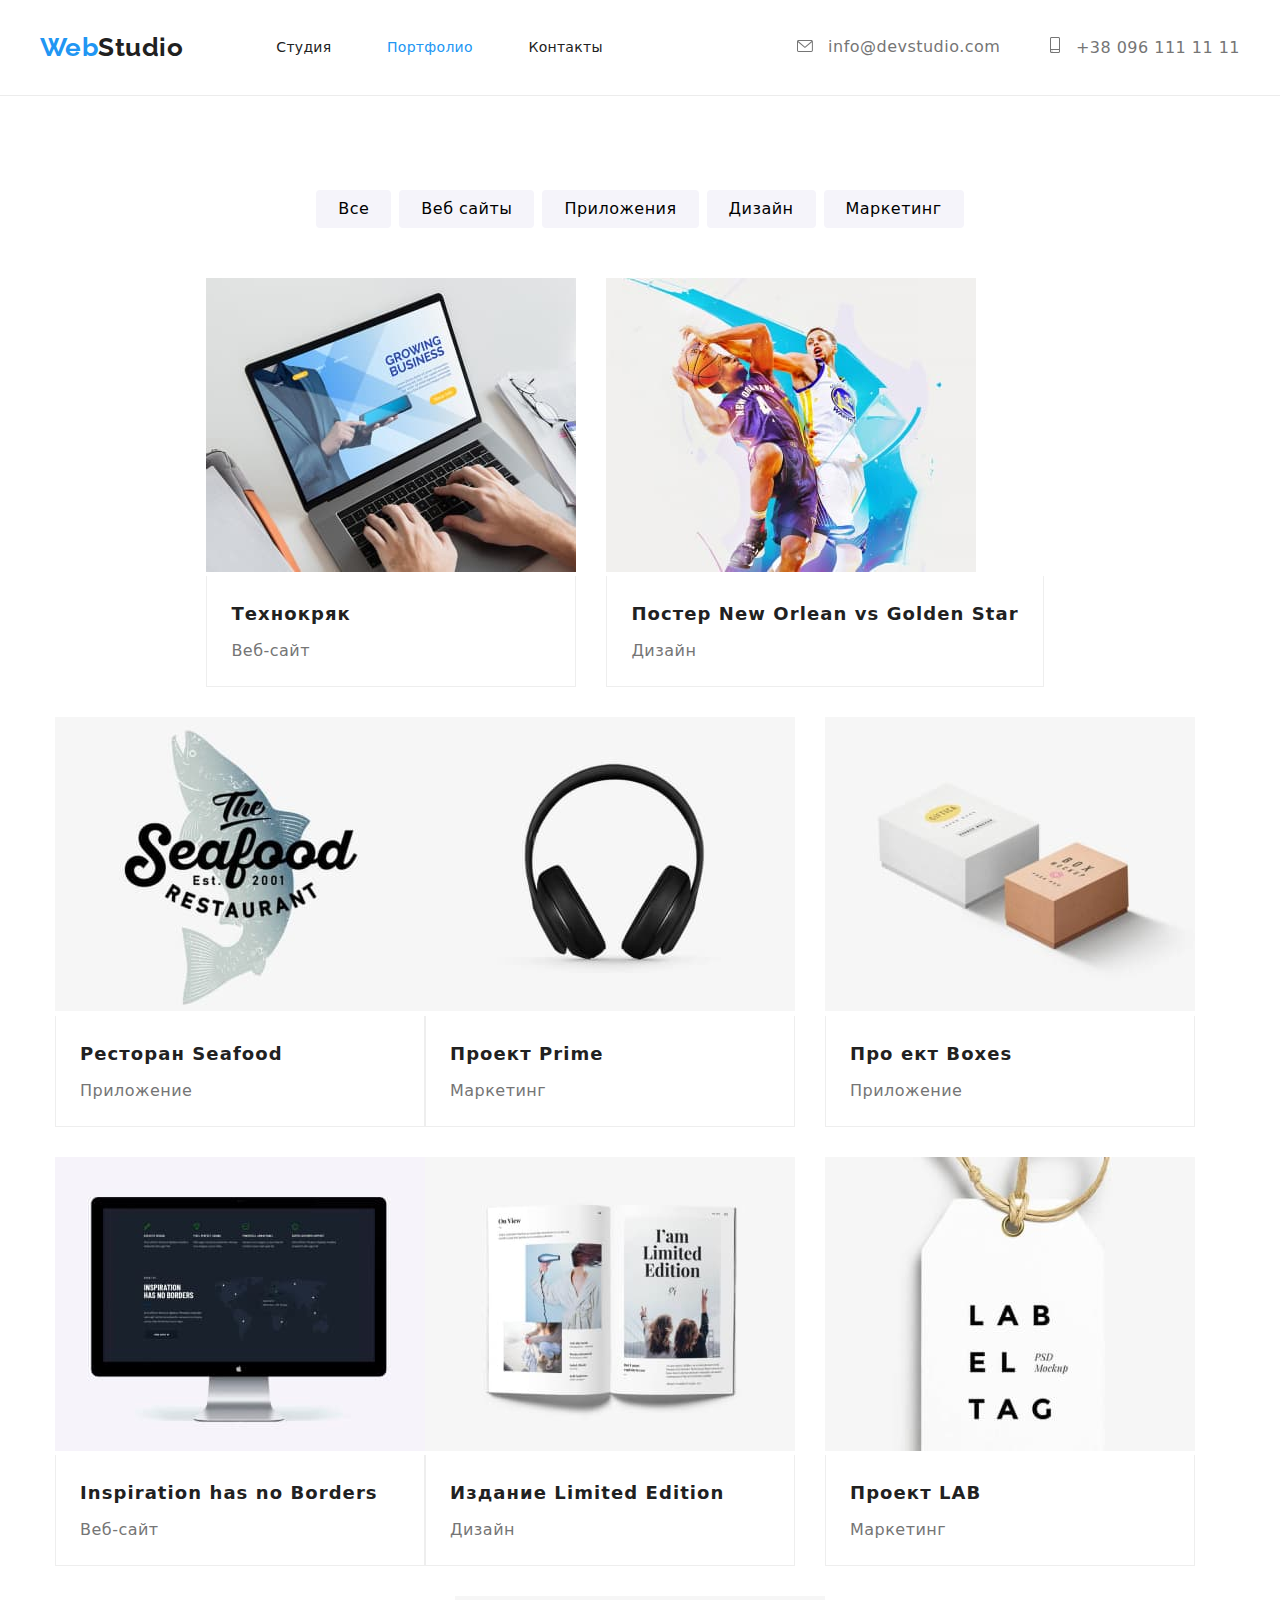
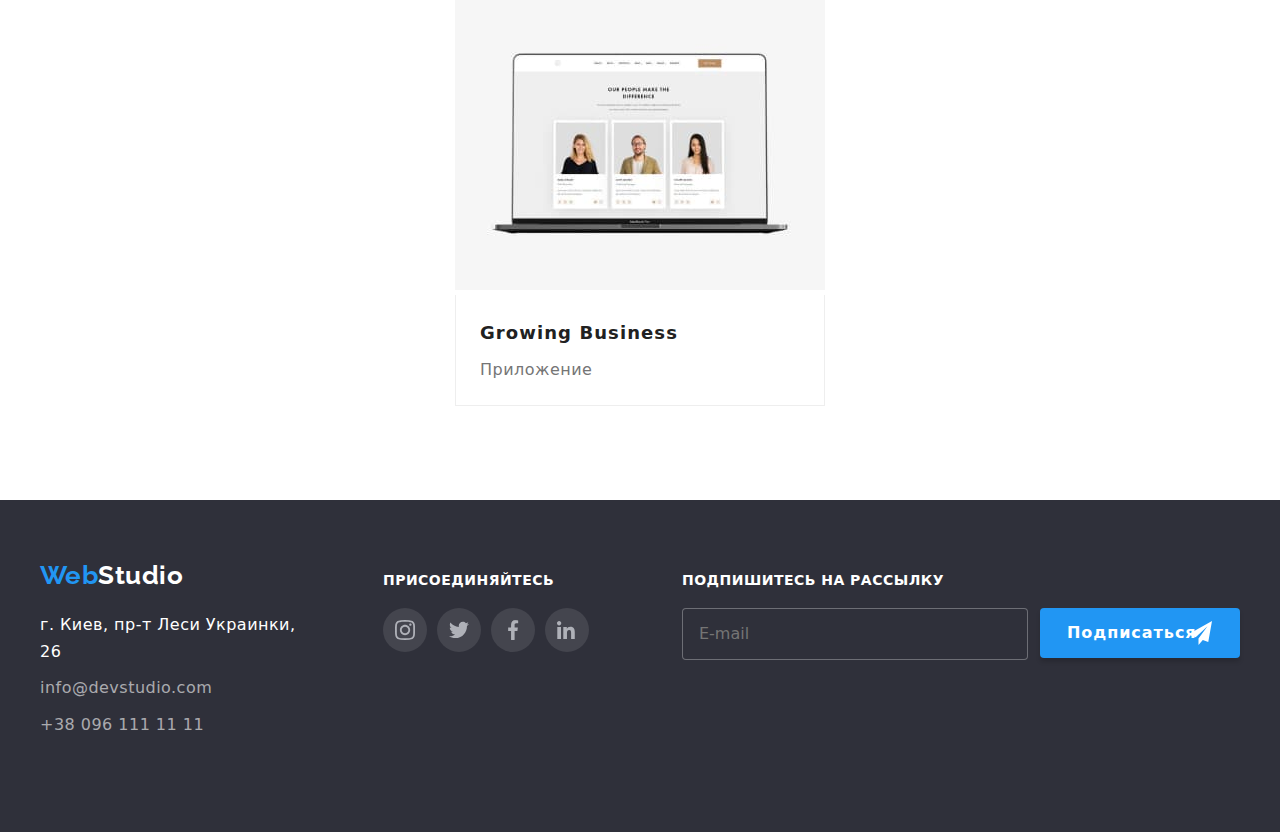
==== portfolio.html @ 5c9afa83 "f1" ====
<!DOCTYPE html>
<html lang="ru">
<head>
    <meta charset="UTF-8">
    <meta http-equiv="X-UA-Compatible" content="IE=edge">
    <meta name="viewport" content="width=device-width, initial-scale=1.0">
    <title>portfolio</title>
    <link href="https://fonts.googleapis.com/css2?family=Raleway:wght@700&family=Roboto:wght@400;500;700;900&display=swap" rel="stylesheet">
    <link rel="stylesheet" href="./css/modern-normalize.css">
    <link rel="stylesheet" href="./css/main.min.css">
</head>
<body>
<header class="header">
    <div class="container">
        <!-- logo -->
        <div class="header-menu">
            <a class='logo' href="./index.html">
                <span class="logo__span">Web</span>Studio</a>
            <!-- navigation -->
            <ul class="header-menu__navigation">
                <li class="header-menu__navigation-item"><a class="link active"
                        href="./index.html">Студия</a></li>
                <li class="header-menu__navigation-item header-menu__navigation-item--active"><a class="link portfolio" href="./portfolio.html">Портфолио</a>
                </li>
                <li class="header-menu__navigation-item"><a class="link cts" href="">Контакты</a></li>
            </ul>
            <!-- email-phone -->
            <ul class="header-menu__contacts">
                <li class="header-menu__contacts-item">
                    <a class="header-menu__email" href="mailto:info@devstudio.com">
                        <svg class="header-menu__icon-email">
                            <use href="./images/symbol-defs.svg#icon-envelope"></use>
                        </svg>
                        info@devstudio.com
                    </a>
                </li>
                <li class="header-menu__contacts-item"">
                            <a class=" header-menu__phone" href="tel:+380961111111">
                    <svg class="header-menu__icon-phone">
                        <use href="./images/symbol-defs.svg#icon-smartphone"></use>
                    </svg>
                    +38 096 111 11 11
                    </a>
                </li>
            </ul>
        </div>
    </div>
</header>
    <main>
        <!-- портфолио -->
        <section class="section">
            <div class="container">
                <!-- филтр -->
                <h1 class="visually-hidden">Portfolio</h1>
                    <ul class="filter">
                        <li class="filter__item">
                            <button  class="filter-button" type="button">Все</button>
                        </li>
                        <li class="filter__item">
                            <button class="filter-button" type="button">Веб сайты</button>
                        </li>
                        <li class="filter__item">
                            <button  class="filter-button" type="button">Приложения</button>
                        </li>
                        <li class="filter__item">
                            <button  class="filter-button" type="button">Дизайн</button>
                        </li>
                        <li class="filter__item">
                            <button  class="filter-button" type="button">Маркетинг</button>
                        </li>
                    </ul>
                    <!-- фото работ и подпись -->
                    <ul class="projects">
                        <li class="projects__item">
                            <a href="" class="projects__link">
                                <div class="projects__image-overlay">
                                    <img class="projects__image" src="./images/laptop.jpg" alt="картинка ноутбука" width="370">
                                    <p class="projects__describe">Технокряк это современная площадка распространения коронавируса. Компании используют эту
                                        платформу для цифрового
                                        шпионажа и атак на защищённые сервера конкурентов.</p>
                                </div>
                                <div class="projects__capture">
                                    <h3 class="projects__name">Технокряк</h3>
                                    <p class="projects__kind">Веб-сайт</p>
                                </div>
                            </a>
                        </li>
                        <li class="projects__item">
                            <a href="" class="projects__link">
                                <div class=projects__image-overlay>
                                <img class="projects__image" src="./images/sportsmen.jpg" alt="спортсмены" width="370">
                                    <p class="projects__describe">Технокряк это современная площадка распространения коронавируса. Компании используют эту
                                        платформу для цифрового
                                        шпионажа и атак на защищённые сервера конкурентов.</p>
                                </div>
                                <div class="projects__capture">
                                    <h3 class="projects__name">Постер New Orlean vs Golden Star</h3>
                                    <p class="projects__kind">Дизайн</p>
                                </div>
                            </a>
                        </li>
                        <li class="projects__item">
                            <a href="" class="projects__link">
                                <div class=projects__image-overlay>
                                    <img class="projects__image" src="./images/seafood.jpg" alt="ресторан сифуд" width="370">
                                    <p class="projects__describe">Технокряк это современная площадка распространения коронавируса. Компании используют эту
                                        платформу для цифрового
                                        шпионажа и атак на защищённые сервера конкурентов.</p>
                                </div>
                                <div class="projects__capture">
                                    <h3 class="projects__name">Ресторан Seafood</h3>
                                    <p class="projects__kind">Приложение</p>
                                </div>
                            </a>
                        </li>
                        <li class="projects__item">
                            <a href="" class="projects__link">
                                <div class=projects__image-overlay>
                                    <img class="projects__image" src="./images/headphones.jpg" alt="наушники" width="370">
                                    <p class="projects__describe">Технокряк это современная площадка распространения коронавируса. Компании используют эту
                                        платформу для цифрового
                                        шпионажа и атак на защищённые сервера конкурентов.</p>
                                </div>
                                
                                <div class="projects__capture">
                                    <h3 class="projects__name">Проект Prime</h3>
                                    <p class="projects__kind">Маркетинг</p>
                                </div>
                            </a>
                        </li>
                        <li class="projects__item">
                            <a href="" class="projects__link">
                                <div class=projects__image-overlay>
                                    <img class="projects__image" src="./images/boxes.jpg" alt="две коробки" width="370">
                                    <p class="projects__describe">Технокряк это современная площадка распространения коронавируса. Компании используют эту
                                        платформу для цифрового
                                        шпионажа и атак на защищённые сервера конкурентов.</p>
                                </div>
                                <div class="projects__capture">
                                    <h3 class="projects__name">Про ект Boxes</h3>
                                    <p class="projects__kind">Приложение</p>
                                </div>
                            </a>
                        </li>
                        <li class="projects__item">
                            <a href="" class="projects__link">
                                <div class=projects__image-overlay>
                                    <img class="projects__image" src="./images/monitor.jpg" alt="монитор" width="370">
                                    <p class="projects__describe">Технокряк это современная площадка распространения коронавируса. Компании используют эту
                                        платформу для цифрового
                                        шпионажа и атак на защищённые сервера конкурентов.</p>
                                </div>
                                <div class="projects__capture">
                                    <h3 class="projects__name" lang="en">Inspiration has no Borders</h3>
                                    <p class="projects__kind">Веб-сайт</p>
                                </div>
                            </a>
                        </li>
                        <li class="projects__item">
                            <a href="" class="projects__link">
                                <div class=projects__image-overlay>
                                    <img class="projects__image" src="./images/book.jpg" alt="книга" width="370">
                                    <p class="projects__describe">Технокряк это современная площадка распространения коронавируса. Компании используют эту
                                        платформу для цифрового
                                        шпионажа и атак на защищённые сервера конкурентов.</p>
                                </div>
                                
                                <div class="projects__capture">
                                    <h3 class="projects__name">Издание Limited Edition</h3>
                                    <p class="projects__kind">Дизайн</p>
                                </div>
                            </a>
                        </li>
                        <li class="projects__item">
                            <a href="" class="projects__link">
                                <div class=projects__image-overlay>
                                    <img class="projects__image" src="./images/labtag.jpg" alt="лейба лаб эль тег" width="370">
                                    <p class="projects__describe">Технокряк это современная площадка распространения коронавируса. Компании используют эту
                                        платформу для цифрового
                                        шпионажа и атак на защищённые сервера конкурентов.</p>
                                </div>
                                
                                <div class="projects__capture">
                                    <h3 class="projects__name">Проект LAB</h3>
                                    <p class="projects__kind">Маркетинг</p>
                                </div>
                            </a>
                        </li>
                        <li class="projects__item">
                            <a href="" class="projects__link">
                                <div class=projects__image-overlay>
                                    <img class="projects__image" src="./images/laptophands.jpg" alt="человек работаетна ноутбуке" width="370">
                                    <p class="projects__describe">Технокряк это современная площадка распространения коронавируса. Компании используют эту
                                        платформу для цифрового
                                        шпионажа и атак на защищённые сервера конкурентов.</p>
                                </div>
                                
                                <div class="projects__capture">
                                    <h3 class="projects__name">Growing Business</h3>
                                    <p class="projects__kind">Приложение</p>
                                </div>
                            </a>
                        </li>
                    </ul>
            </div>
        </section>
    </main>

        <!--подвал -->
<footer>
    <section class="section footer">
        <div class="container">
            <div class="footer-content">
                <div class="footer-content__adress-logo">
                    <a class="logo footer__logo" href="./index.html">
                        <span class="logo__span">Web</span>Studio</a>
                    <address>
                        <ul class="footer-content__adress">
                            <li>
                                <p class="footer-content__adress-geo">г. Киев, пр-т Леси Украинки, 26</p>
                            </li>
                            <li><a class="footer-content__mail" href="mailto:info@devstudio.com">info@devstudio.com</a>
                            </li>
                            <li> <a class="footer-content__phone" href="tel:+380961111111">+38 096 111 11 11</a></li>
                        </ul>
                    </address>
                </div>
                <div class="footer-conten__media">
                    <h3 class="footer-conten__media-title">присоединяйтесь</h3>
                    <ul class="footer-content__social-media">
                        <li class="social-link footer__social-link">
                            <a href="https://www.instagram.com/" class="social-link__ln">
                                <svg class='social-link__icon'>
                                    <use href="./images/symbol-defs.svg#icon-instagram"></use>
                                </svg>
                            </a>
                        </li>
                        <li class="social-link footer__social-link">
                            <a href="https://twitter.com" class="social-link__ln">
                                <svg class='social-link__icon'>
                                    <use href="./images/symbol-defs.svg#icon-twitter"></use>
                                </svg>
                            </a>
                        </li>
                        <li class="social-link footer__social-link">
                            <a href="https://www.facebook.com/" class="social-link__ln">
                                <svg class='social-link__icon'>
                                    <use href="./images/symbol-defs.svg#icon-facebook-1"></use>
                                </svg>
                            </a>
                        </li>
                        <li class="social-link footer__social-link">
                            <a href="https://www.linkedin.com" class="social-link__ln">
                                <svg class='social-link__icon'>
                                    <use href="./images/symbol-defs.svg#icon-linkedin"></use>
                                </svg>
                            </a>
                        </li>
                    </ul>
                </div>
                <form action="#"></form>
                <div class="footer-conten__subscribe-section">
                    <label for="subscribe" class="footer-content__subscribe-label">Подпишитесь на рассылку</label>
                    <input type="email" name="email" id="subscribe" placeholder="E-mail"
                        class="footer-content__subscribe-email">
                </div>

                <div class="footer-content__submit-button">
                    <button type="submit" class="subscribe btn">
                        <span class="name-btn">Подписаться</span>

                        <svg class="icon-send-btn" width="24" height="24">
                            <use href="./images/symbol-defs.svg#icon-icon-send-1"></use>
                        </svg>
                    </button>
                </div>
                </form>

            </div>

        </div>

    </section>
</footer>
</body>
</html>
---- css/main.min.css ----
*,*::before,*::after{box-sizing:border-box;margin:0px;padding:0px}body{letter-spacing:00.03em;font-family:var(--font-family);color:var(--font-heading-color)}li{list-style:none}a{text-decoration:none;display:block;color:inherit}button{cursor:pointer}input{cursor:pointer}/*! modern-normalize v1.1.0 | MIT License | https://github.com/sindresorhus/modern-normalize */*,::before,::after{box-sizing:border-box}.image{display:block}html{line-height:1.15;-webkit-text-size-adjust:100%;-moz-tab-size:4;tab-size:4}body{margin:0;font-family:system-ui,-apple-system,"Segoe UI",Roboto,Helvetica,Arial,sans-serif,"Apple Color Emoji","Segoe UI Emoji"}hr{height:0;color:inherit}abbr[title]{text-decoration:underline dotted}b,strong{font-weight:bolder}code,kbd,samp,pre{font-family:ui-monospace, SFMono-Regular, Consolas, "Liberation Mono", Menlo, monospace;font-size:1em}small{font-size:80%}sub,sup{font-size:75%;line-height:0;position:relative;vertical-align:baseline}sub{bottom:-0.25em}sup{top:-0.5em}table{text-indent:0;border-color:inherit}button,input,optgroup,select,textarea{font-family:inherit;font-size:100%;line-height:1.15;margin:0}button,select{text-transform:none}button,[type="button"],[type="reset"],[type="submit"]{-webkit-appearance:button}::-moz-focus-inner{border-style:none;padding:0}:-moz-focusring{outline:1px dotted ButtonText}:-moz-ui-invalid{box-shadow:none}legend{padding:0}progress{vertical-align:baseline}::-webkit-inner-spin-button,::-webkit-outer-spin-button{height:auto}[type="search"]{-webkit-appearance:textfield;outline-offset:-2px}::-webkit-search-decoration{-webkit-appearance:none}::-webkit-file-upload-button{-webkit-appearance:button;font:inherit}summary{display:list-item}:root{--font-heading-color: #212121;--font-description-color: hsl(0, 0%, 46%);--font-heading-color: #212121;--accent-color: #ffffff;--hover-link-color: #2196f3;--background-basic: #e5e5e5;--background-team-color: #f5f4fa;--background-footer-color: #2f303a;--font-family: "Roboto", sans-serif;--font-size-header-footer-features: 14px;--font-size-command: 16px;--hover-web-color: #2196f3}.visually-hidden{position:absolute;white-space:nowrap;width:1px;height:1px;overflow:hidden;border:0;padding:0;clip:rect(0 0 0 0);clip-path:inset(50%);margin:-1px}.is-hidden{visibility:hidden;opacity:0;pointer-events:none}.is-hidden .modal.window{transform:translate(-50%, -50%) scale(0.9)}.zero-padding{padding:0}.section{padding:94px 0}.section-title{font-size:36px;line-height:1.17}.container{width:1200px;margin-left:auto;margin-right:auto}.logo{display:block;margin-right:93px;padding:32px 0 32px;font-family:Raleway;font-weight:700;font-size:26px;line-height:1.19;color:var(--font-heading-color)}.logo:focus,.logo:hover{color:var(--hover-link-color)}.logo__span{color:var(--hover-link-color)}.footer__logo{margin-top:0;padding:0 0 0 0;margin-top:60px;margin-bottom:20px}.header-menu__navigation-item:not(:last-child){margin-right:50px}.header-menu__navigation-item{position:relative;display:inline-block;padding:32px 0 32px;font-size:var(--font-size-header-footer-features);font-weight:500;line-height:1.17;color:var(--font-heading-color);letter-spacing:0.02em;transition:color 250ms cubic-bezier(0.4, 0, 0.2, 1);cursor:pointer}.header-menu__navigation-item:hover,.header-menu__navigation-item:focus{color:var(--hover-link-color)}.header-menu__navigation-item--active{color:var(--hover-link-color)}.header-menu__contacts{margin-left:auto;display:flex;align-items:center;line-height:1.17;color:#757575;font-weight:500;transition:color 250ms cubic-bezier(0.4, 0, 0.2, 1)}.header-menu__contacts-item{padding:32px 0 32px;cursor:pointer}.header-menu__contacts-item:focus,.header-menu__contacts-item:hover{color:var(--hover-link-color)}.header-menu__contacts-item+.header-menu__contacts-item{margin-left:50px}.header-menu__icon-email{width:16px;height:12px;margin-right:10px;fill:currentColor}.header-menu__icon-phone{padding:0;width:10px;height:16px;margin-right:10px;fill:currentColor}.subscribe.btn{position:relative;padding:10px 0 10px 27px;text-align:left}.hero__order-btn{padding:10px 32px;min-width:200px;margin-top:40px;padding:10px 32px;color:var(--accent-color);background-color:var(--hover-link-color);font-size:16px;line-height:1.88;font-weight:700;border-radius:4px;border:transparent;box-shadow:0px 4px 4px rgba(0,0,0,0.15)}.btn{display:inline-block;width:200px;background-color:#2196f3;color:var(--accent-color);box-shadow:0px 4px 4px rgba(0,0,0,0.15);border-radius:4px;border:0px;font-size:16px;letter-spacing:0.06em;line-height:1.86;font-weight:bold}.name-btn{margin-left:0}.icon-send-btn{position:absolute;fill:var(--accent-color);margin-left:10px;top:13px;right:28px}.send.btn{background-color:var(--hover-web-color);transition:background-color 250ms cubic-bezier(0.4, 0, 0.2, 1)}.send.btn:hover,.send.btn:focus{background-color:#188ce8;box-shadow:0px 4px 4px rgba(0,0,0,0.15)}.send.btn{display:block;margin:30px auto 0 auto;padding:10px 0 10px}.filter{display:flex;justify-content:center;padding-bottom:50px}.filter__item+.filter__item{margin-left:8px}.filter-button{min-height:38px;padding:6px 22px;background-color:#f5f4fa;font-weight:500;font-size:16px;line-height:1.625;text-align:center;border:0ch;border-radius:4px;font-family:inherit;font-size:inherit;letter-spacing:inherit;transition:color 250ms cubic-bezier(0.4, 0, 0.2, 1),background-color 250ms cubic-bezier(0.4, 0, 0.2, 1),box-shadow 250ms cubic-bezier(0.4, 0, 0.2, 1)}.filter-button:focus,.filter-button:hover{background-color:var(--hover-web-color);color:var(--accent-color);box-shadow:0px 3px 1px rgba(0,0,0,0.1),0px 1px 2px rgba(0,0,0,0.08),0px 2px 2px rgba(0,0,0,0.12)}.backdrop{position:relative;top:0;left:0;position:fixed;background-color:rgba(0,0,0,0.2);width:100%;height:100%;z-index:2;opacity:1;transition:opacity 250ms cubic-bezier(0.4, 0, 0.2, 1),visibility 250ms cubic-bezier(0.4, 0, 0.2, 1)}.modal-window{position:absolute;width:528px;height:581px;background-color:#ffffff;top:50%;left:50%;transform:translate(-50%, -50%) scale(1);box-shadow:0px 1px 3px rgba(0,0,0,0.12),0px 1px 1px rgba(0,0,0,0.14),0px 2px 1px rgba(0,0,0,0.2);border-radius:4px;transition:transform 250ms cubic-bezier(0.4, 0, 0.2, 1)}.modal-window__content{padding:40px}.modal-window__message{font-size:20px;line-height:1.15;margin-bottom:12px}.modal-window__form{position:relative;display:flex;flex-direction:column;color:#757575;font-size:12px}.modal-window__form+.modal-window__form{margin-top:10px}.modal-window__input{height:40px;border:1px solid rgba(33,33,33,0.2);border-radius:4px;padding-left:42px;outline:none;transition:border-color 250ms cubic-bezier(0.4, 0, 0.2, 1)}.modal-window__input:focus,.modal-window__input:hover{border:1px solid #2196f3}.modal-window__input:focus ~ .modal-window__icon,.modal-window__input:hover ~ .modal-window__icon{fill:var(--hover-web-color)}.modal-window__text-area{width:448px;height:120px;resize:none;border:1px solid rgba(33,33,33,0.2);border-radius:4px;transition:border-color 250ms cubic-bezier(0.4, 0, 0.2, 1);outline:none;cursor:pointer}.modal-window__text-area:focus,.modal-window__text-area:hover{border:1px solid #2196f3}.modal-window__icon{position:absolute;top:28px;left:15px;transition:fill 250ms cubic-bezier(0.4, 0, 0.2, 1)}.modal-window__forma-name{font-size:12px;font-weight:400;letter-spacing:0.01em;margin-bottom:4px}.modal-window__text-area[placeholder]{padding-top:12px;padding-left:16px}.close-btn{background-color:var(--accent-color);position:absolute;right:8px;top:8px;display:block;width:30px;height:30px;border:1px solid rgba(0,0,0,0.1);border-radius:50%}.close-btn:hover .close-btn__icon,.close-btn:focus .close-btn__icon{fill:var(--hover-web-color)}.close-btn__icon{transition:fill 250ms cubic-bezier(0.4, 0, 0.2, 1)}.modal-window__agreement{margin-top:20px;font-size:14px}.modal-window__link{display:inline-block;color:var(--hover-web-color);margin-left:5px;text-decoration:underline}.modal-window__agree{display:flex;align-items:center;justify-content:center}.modal-window__agree::before{display:inline-block;content:" ";margin-right:7px;width:16px;height:15px;background-image:url("../images/border-check.svg")}.modal-window__checkbox:checked ~ .modal-window__agree::before{background-color:var(--hover-web-color);border-radius:4px;background-image:url("../images/icon-check.svg");background-repeat:no-repeat;background-position:50% 50%;background-origin:content-box}.checkbox:checked ~ .agree::before{background-color:var(--hover-web-color);border-radius:4px;background-image:url("../images/icon-check.svg");background-repeat:no-repeat;background-position:50% 50%;background-origin:content-box}.social-link__icon{width:44px;height:44px;border-radius:50%;padding:12px 0;fill:#afb1b8;transition:fill 250ms cubic-bezier(0.4, 0, 0.2, 1)}.member__social-link:not(:first-child){margin-left:10px}.social-link__ln{display:block;width:44px;height:44px;border-radius:50%;transition:background-color 250ms cubic-bezier(0.4, 0, 0.2, 1)}.social-link__ln:hover .social-link__icon,.social-link__ln:focus .social-link__icon{fill:var(--accent-color)}.social-link__ln:hover,.social-link__ln:focus{background-color:var(--hover-link-color)}.footer__social-link{background-color:rgba(255,255,255,0.1);fill:var(--accent-color);border-radius:50%}.footer__social-link+.footer__social-link{margin-left:10px}.header{border-bottom-width:1px;border-bottom-style:solid;border-bottom-color:#ececec}.header-menu{display:flex;align-items:center}.features{display:flex;justify-content:space-between}.features__item{width:270px;height:251px}.features__title{margin-bottom:10px;font-size:var(--font-size-header-footer-features);line-height:1.14;text-transform:uppercase}.features__describe{font-size:var(--font-size-header-footer-features);color:#757575;line-height:1.74}.feautures__icon{display:block;height:120px;width:270px;padding:25px 0;margin-bottom:30px;border-radius:4px;background-color:#f5f4fa}.hero{min-height:600px;min-width:1600px;margin-left:auto;margin-right:auto;text-align:center;padding-top:200px;padding-bottom:200px;background-image:linear-gradient(to right, rgba(47,48,58,0.4), rgba(47,48,58,0.4)),url("../images/background.jpg");background-size:contain}.hero__title{color:var(--accent-color);font-size:44px;font-weight:900;text-transform:uppercase;text-align:center;line-height:1.36;letter-spacing:0.06em}.section.expertise{padding-top:0px}.container__expertises-title{color:var(--font-heading-color);text-align:center;margin-bottom:50px;font-size:36px}.expertises{position:relative;display:flex;justify-content:space-between;z-index:1}.expertises__item{position:relative}.expertises__title{text-align:center;width:100%;height:70px;background-color:rgba(47,48,58,0.8);position:absolute;bottom:0;padding:27px 0 27px;font-size:var(--font-size-header-footer-features);color:var(--accent-color);line-height:1.17;text-transform:uppercase}.team{width:100%;background-color:#f5f4fa;text-align:center;line-height:1.17}.team__title{font-size:36px;margin-bottom:50px}.member__name{margin-top:30px;font-weight:500;font-size:var(--font-size-command)}.member__position{margin-top:10px;color:var(--font-description-color);font-size:var(--font-size-command)}.members{display:flex;justify-content:space-between}.member{box-shadow:0px 1px 3px rgba(0,0,0,0.12),0px 1px 1px rgba(0,0,0,0.14),0px 2px 1px rgba(0,0,0,0.2);border-radius:0px 0px 4px 4px;background:var(--accent-color)}.member .member__social-media{display:flex;justify-content:center;text-align:center;padding:16px 0px 30px}.customers__title{text-align:center;margin-bottom:50px;font-weight:bold;font-size:36px;line-height:1.17}.customers-list{display:flex;justify-content:space-between}.customer__link{display:flex;height:92px;width:170px;padding:16px 32px;border:1px solid #afb1b8;border-radius:4px;transition:border 250ms cubic-bezier(0.4, 0, 0.2, 1)}.customer__link:hover,.customer__link:focus{border:1px solid var(--hover-web-color)}.customer__link:hover .customer__icon,.customer__link:focus .customer__icon{fill:var(--hover-web-color)}.customer__icon{display:flex;align-items:center;fill:#afb1b8;transition:fill 250ms cubic-bezier(0.4, 0, 0.2, 1)}.projects{display:flex;justify-content:center;flex-wrap:wrap}.projects__link{position:relative;transition:box-shadow 250ms cubic-bezier(0.4, 0, 0.2, 1)}.projects__link:hover,.projects__link:focus{box-shadow:0px 1px 1px rgba(0,0,0,0.12),0px 4px 4px rgba(0,0,0,0.06),1px 4px 6px rgba(0,0,0,0.16)}.projects__link:hover .projects__describe,.projects__link:focus .projects__describe{transform:translateY(-100%)}.projects__image-overlay{position:relative;overflow:hidden}.projects__describe{display:block;position:absolute;width:100%;height:100%;padding:63px 24px;font-size:18px;margin-top:0;line-height:1.56;background-color:rgba(33,150,243,0.9);color:var(--accent-color);transform:translateY(0%);transition:transform 250ms cubic-bezier(0.4, 0, 0.2, 1)}.projects__image-overlay{position:relative;overflow:hidden}.projects__item:not(:nth-child(3n)){margin-right:30px}.projects__item:not(:nth-last-child(-n+3)){margin-bottom:30px}.projects__capture{padding:20px 24px;border-right:1px solid #eeeeee;border-left:1px solid #eeeeee;border-bottom:1px solid #eeeeee}.projects__name{display:block;margin-bottom:4px;font-size:18px;line-height:2;color:var(--font-heading-color);letter-spacing:0.06em}.projects__kind{font-size:16px;line-height:1.88;color:#757575}.footer{padding-top:0px;background-color:var(--background-footer-color);color:var(--accent-color);--font-heading-color: var(--accent-color)}.footer-content{display:flex}.footer-content__mail,.footer-content__phone{color:rgba(255,255,255,0.6);margin-top:9px}.footer-content__mail:hover,.footer-content__mail:focus,.footer-content__phone:hover,.footer-content__phone:focus{color:var(--hover-web-color)}.footer-conten__media{margin-top:72px;margin-left:70px}.footer-conten__media-title{font-size:var(--font-size-header-footer-features);text-transform:uppercase;font-weight:700;line-height:1.18}.footer-content__social-media{display:flex;margin-top:20px}.footer-content__adress{line-height:1.71;font-style:normal}.footer-conten__subscribe-section{display:flex;flex-direction:column;width:358px;font-size:14px;font-weight:bold;text-transform:uppercase;margin-top:72px;margin-left:93px}.footer-content__subscribe-label{margin-bottom:20px}.footer-content__subscribe-email{padding:15px 16px;background-color:var(--background-footer-color);font-size:16px;line-height:1.25;border:1px solid rgba(255,255,255,0.3);border-radius:4px;color:#ffffff}.footer-content__submit-button{margin-top:108px;margin-left:12px}
/*# sourceMappingURL=main.min.css.map */
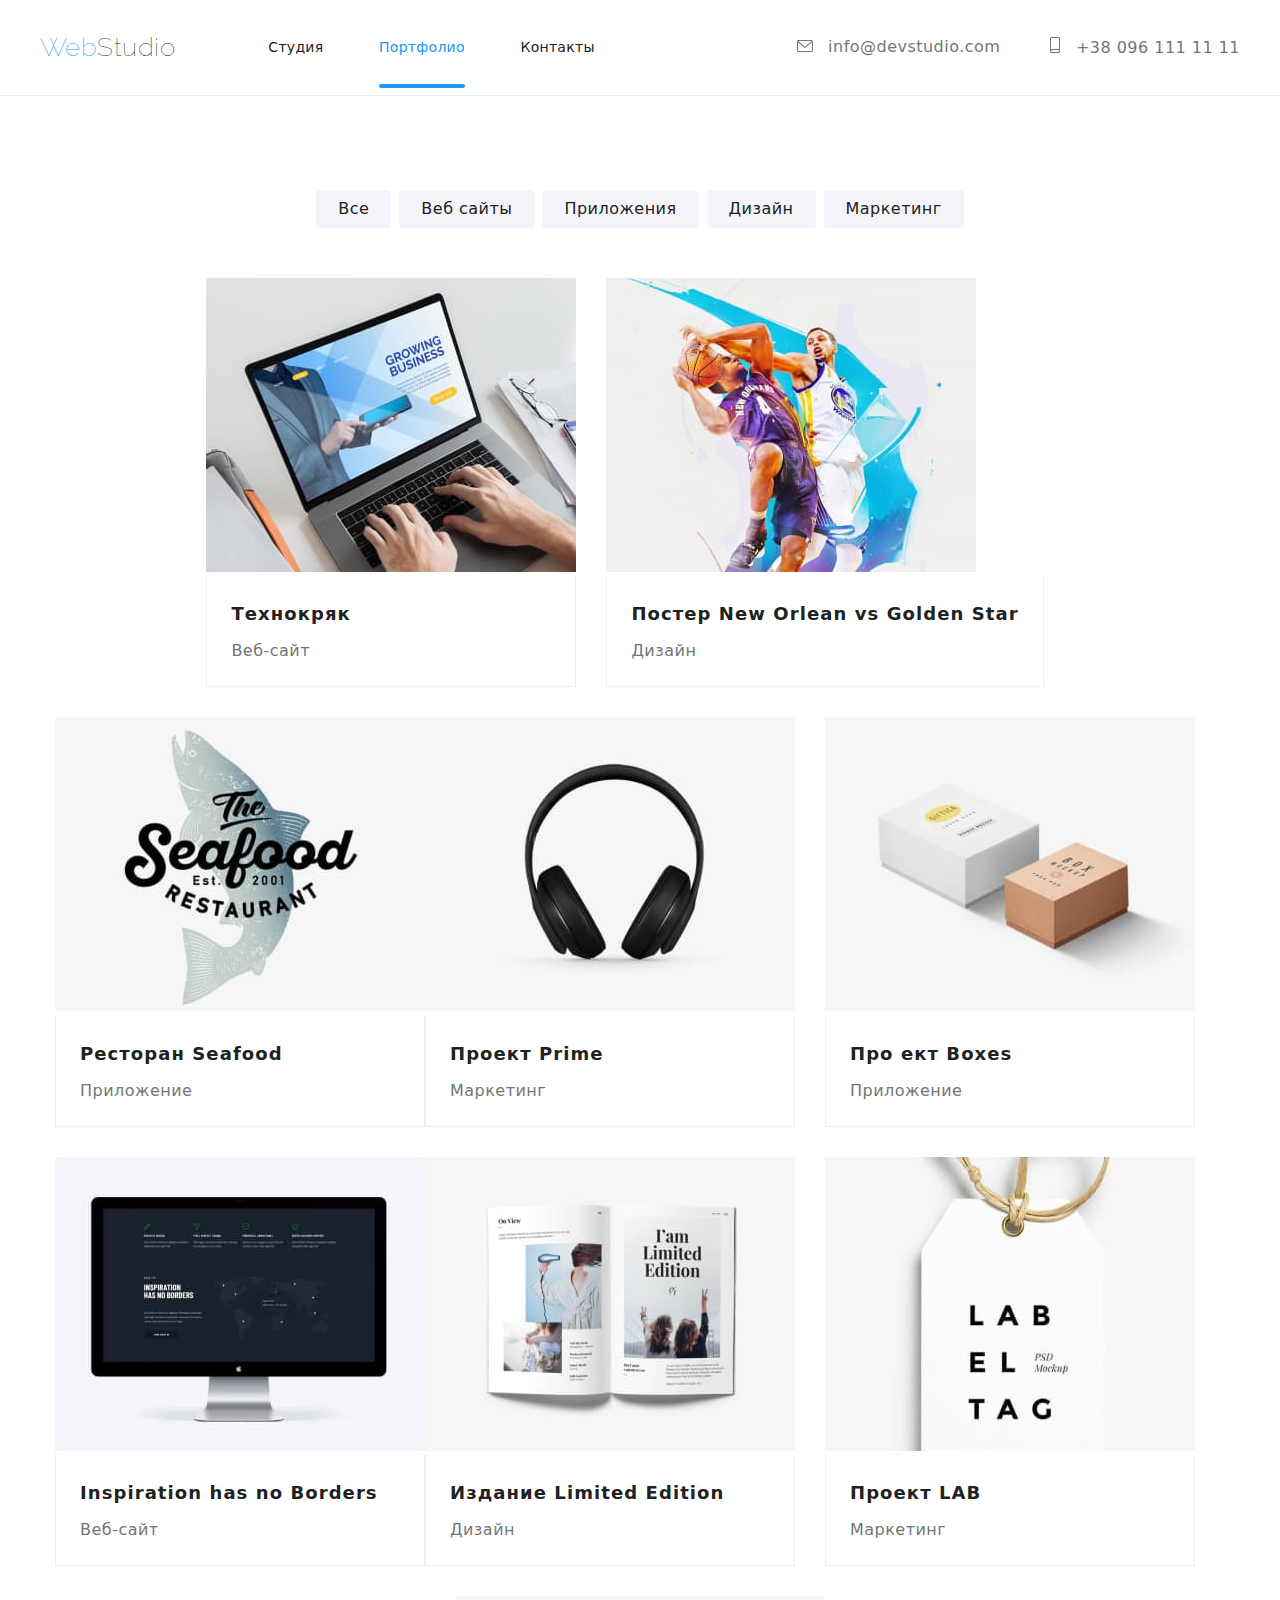
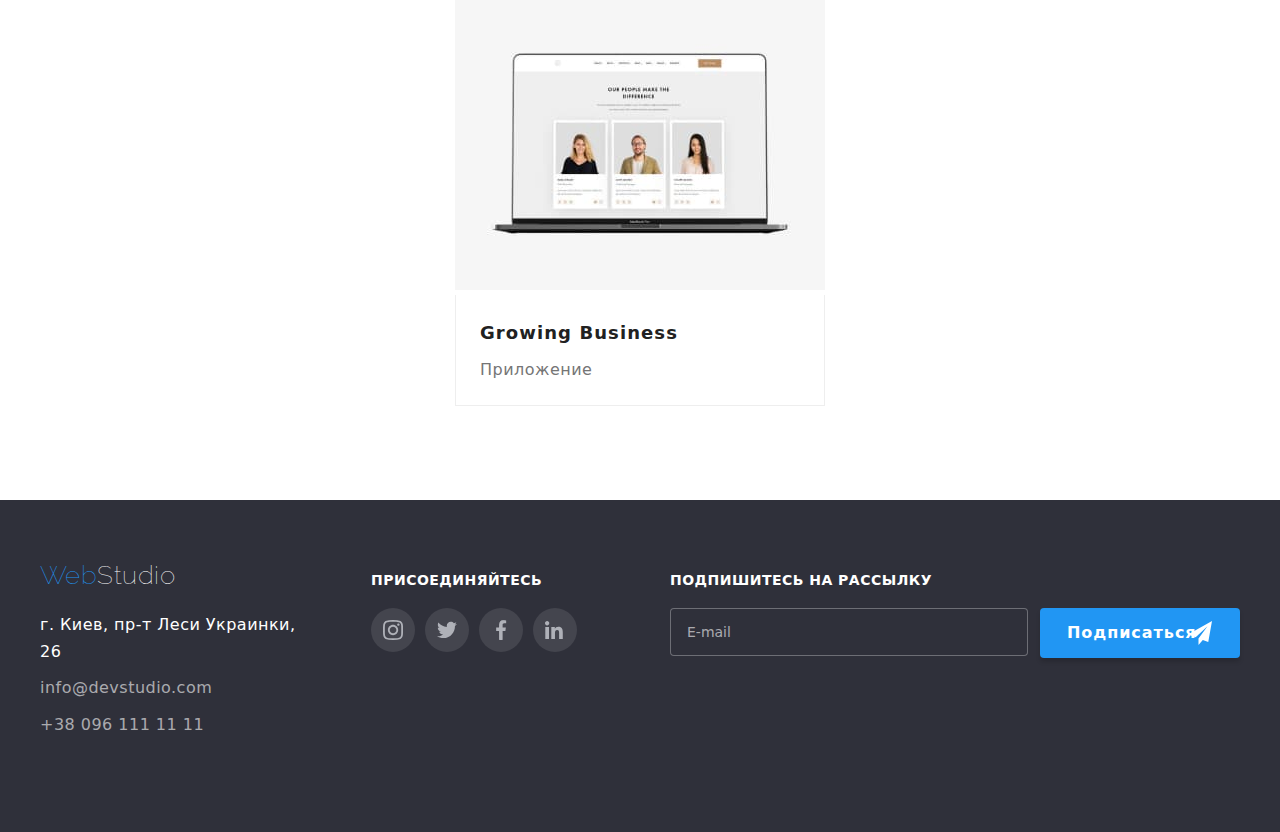
==== commit a390285e: "f3" ====
--- a/portfolio.html
+++ b/portfolio.html
@@ -34,7 +34,7 @@
                         info@devstudio.com
                     </a>
                 </li>
-                <li class="header-menu__contacts-item"">
+                <li class="header-menu__contacts-item">
                             <a class=" header-menu__phone" href="tel:+380961111111">
                     <svg class="header-menu__icon-phone">
                         <use href="./images/symbol-defs.svg#icon-smartphone"></use>
@@ -258,7 +258,7 @@
                         </li>
                     </ul>
                 </div>
-                <form action="#"></form>
+                <form action="#" class="footer__form">
                 <div class="footer-conten__subscribe-section">
                     <label for="subscribe" class="footer-content__subscribe-label">Подпишитесь на рассылку</label>
                     <input type="email" name="email" id="subscribe" placeholder="E-mail"
--- a/css/main.min.css
+++ b/css/main.min.css
@@ -1,3 +1,3 @@
 *,*::before,*::after{box-sizing:border-box;margin:0px;padding:0px}body{letter-spacing:00.03em;font-family:var(--font-family);color:var(--font-heading-color)}li{list-style:none}a{text-decoration:none;display:block;color:inherit}button{cursor:pointer}input{cursor:pointer}/*! modern-normalize v1.1.0 | MIT License | https://github.com/sindresorhus/modern-normalize */*,::before,::after{box-sizing:border-box}.image{display:block}html{line-height:1.15;-webkit-text-size-adjust:100%;-moz-tab-size:4;tab-size:4}body{margin:0;font-family:system-ui,-apple-system,"Segoe UI",Roboto,Helvetica,Arial,sans-serif,"Apple Color Emoji","Segoe UI Emoji"}hr{height:0;color:inherit}abbr[title]{text-decoration:underline dotted}b,strong{font-weight:bolder}code,kbd,samp,pre{font-family:ui-monospace, SFMono-Regular, Consolas, "Liberation Mono", Menlo,- monospace;font-size:1em}small{font-size:80%}sub,sup{font-size:75%;line-height:0;position:relative;vertical-align:baseline}sub{bottom:-0.25em}sup{top:-0.5em}table{text-indent:0;border-color:inherit}button,input,optgroup,select,textarea{font-family:inherit;font-size:100%;line-height:1.15;margin:0}button,select{text-transform:none}button,[type="button"],[type="reset"],[type="submit"]{-webkit-appearance:button}::-moz-focus-inner{border-style:none;padding:0}:-moz-focusring{outline:1px dotted ButtonText}:-moz-ui-invalid{box-shadow:none}legend{padding:0}progress{vertical-align:baseline}::-webkit-inner-spin-button,::-webkit-outer-spin-button{height:auto}[type="search"]{-webkit-appearance:textfield;outline-offset:-2px}::-webkit-search-decoration{-webkit-appearance:none}::-webkit-file-upload-button{-webkit-appearance:button;font:inherit}summary{display:list-item}:root{--font-heading-color: #212121;--font-description-color: hsl(0, 0%, 46%);--font-heading-color: #212121;--accent-color: #ffffff;--hover-link-color: #2196f3;--background-basic: #e5e5e5;--background-team-color: #f5f4fa;--background-footer-color: #2f303a;--font-family: "Roboto", sans-serif;--font-size-header-footer-features: 14px;--font-size-command: 16px;--hover-web-color: #2196f3}.visually-hidden{position:absolute;white-space:nowrap;width:1px;height:1px;overflow:hidden;border:0;padding:0;clip:rect(0 0 0 0);clip-path:inset(50%);margin:-1px}.is-hidden{visibility:hidden;opacity:0;pointer-events:none}.is-hidden .modal.window{transform:translate(-50%, -50%) scale(0.9)}.zero-padding{padding:0}.section{padding:94px 0}.section-title{font-size:36px;line-height:1.17}.container{width:1200px;margin-left:auto;margin-right:auto}.logo{display:block;margin-right:93px;padding:32px 0 32px;font-family:Raleway;font-weight:700;font-size:26px;line-height:1.19;color:var(--font-heading-color)}.logo:focus,.logo:hover{color:var(--hover-link-color)}.logo__span{color:var(--hover-link-color)}.footer__logo{margin-top:0;padding:0 0 0 0;margin-top:60px;margin-bottom:20px}.header-menu__navigation-item:not(:last-child){margin-right:50px}.header-menu__navigation-item{position:relative;display:inline-block;padding:32px 0 32px;font-size:var(--font-size-header-footer-features);font-weight:500;line-height:1.17;color:var(--font-heading-color);letter-spacing:0.02em;transition:color 250ms cubic-bezier(0.4, 0, 0.2, 1);cursor:pointer}.header-menu__navigation-item:hover,.header-menu__navigation-item:focus{color:var(--hover-link-color)}.header-menu__navigation-item--active{color:var(--hover-link-color)}.header-menu__contacts{margin-left:auto;display:flex;align-items:center;line-height:1.17;color:#757575;font-weight:500;transition:color 250ms cubic-bezier(0.4, 0, 0.2, 1)}.header-menu__contacts-item{padding:32px 0 32px;cursor:pointer}.header-menu__contacts-item:focus,.header-menu__contacts-item:hover{color:var(--hover-link-color)}.header-menu__contacts-item+.header-menu__contacts-item{margin-left:50px}.header-menu__icon-email{width:16px;height:12px;margin-right:10px;fill:currentColor}.header-menu__icon-phone{padding:0;width:10px;height:16px;margin-right:10px;fill:currentColor}.subscribe.btn{position:relative;padding:10px 0 10px 27px;text-align:left}.hero__order-btn{padding:10px 32px;min-width:200px;margin-top:40px;padding:10px 32px;color:var(--accent-color);background-color:var(--hover-link-color);font-size:16px;line-height:1.88;font-weight:700;border-radius:4px;border:transparent;box-shadow:0px 4px 4px rgba(0,0,0,0.15)}.btn{display:inline-block;width:200px;background-color:#2196f3;color:var(--accent-color);box-shadow:0px 4px 4px rgba(0,0,0,0.15);border-radius:4px;border:0px;font-size:16px;letter-spacing:0.06em;line-height:1.86;font-weight:bold}.name-btn{margin-left:0}.icon-send-btn{position:absolute;fill:var(--accent-color);margin-left:10px;top:13px;right:28px}.send.btn{background-color:var(--hover-web-color);transition:background-color 250ms cubic-bezier(0.4, 0, 0.2, 1)}.send.btn:hover,.send.btn:focus{background-color:#188ce8;box-shadow:0px 4px 4px rgba(0,0,0,0.15)}.send.btn{display:block;margin:30px auto 0 auto;padding:10px 0 10px}.filter{display:flex;justify-content:center;padding-bottom:50px}.filter__item+.filter__item{margin-left:8px}.filter-button{min-height:38px;padding:6px 22px;background-color:#f5f4fa;font-weight:500;font-size:16px;line-height:1.625;text-align:center;border:0ch;border-radius:4px;font-family:inherit;font-size:inherit;letter-spacing:inherit;transition:color 250ms cubic-bezier(0.4, 0, 0.2, 1),background-color 250ms cubic-bezier(0.4, 0, 0.2, 1),box-shadow 250ms cubic-bezier(0.4, 0, 0.2, 1)}.filter-button:focus,.filter-button:hover{background-color:var(--hover-web-color);color:var(--accent-color);box-shadow:0px 3px 1px rgba(0,0,0,0.1),0px 1px 2px rgba(0,0,0,0.08),0px 2px 2px rgba(0,0,0,0.12)}.backdrop{position:relative;top:0;left:0;position:fixed;background-color:rgba(0,0,0,0.2);width:100%;height:100%;z-index:2;opacity:1;transition:opacity 250ms cubic-bezier(0.4, 0, 0.2, 1),visibility 250ms cubic-bezier(0.4, 0, 0.2, 1)}.modal-window{position:absolute;width:528px;height:581px;background-color:#ffffff;top:50%;left:50%;transform:translate(-50%, -50%) scale(1);box-shadow:0px 1px 3px rgba(0,0,0,0.12),0px 1px 1px rgba(0,0,0,0.14),0px 2px 1px rgba(0,0,0,0.2);border-radius:4px;transition:transform 250ms cubic-bezier(0.4, 0, 0.2, 1)}.modal-window__content{padding:40px}.modal-window__message{font-size:20px;line-height:1.15;margin-bottom:12px}.modal-window__form{position:relative;display:flex;flex-direction:column;color:#757575;font-size:12px}.modal-window__form+.modal-window__form{margin-top:10px}.modal-window__input{height:40px;border:1px solid rgba(33,33,33,0.2);border-radius:4px;padding-left:42px;outline:none;transition:border-color 250ms cubic-bezier(0.4, 0, 0.2, 1)}.modal-window__input:focus,.modal-window__input:hover{border:1px solid #2196f3}.modal-window__input:focus ~ .modal-window__icon,.modal-window__input:hover ~ .modal-window__icon{fill:var(--hover-web-color)}.modal-window__text-area{width:448px;height:120px;resize:none;border:1px solid rgba(33,33,33,0.2);border-radius:4px;transition:border-color 250ms cubic-bezier(0.4, 0, 0.2, 1);outline:none;cursor:pointer}.modal-window__text-area:focus,.modal-window__text-area:hover{border:1px solid #2196f3}.modal-window__icon{position:absolute;top:28px;left:15px;transition:fill 250ms cubic-bezier(0.4, 0, 0.2, 1)}.modal-window__forma-name{font-size:12px;font-weight:400;letter-spacing:0.01em;margin-bottom:4px}.modal-window__text-area[placeholder]{padding-top:12px;padding-left:16px}.close-btn{background-color:var(--accent-color);position:absolute;right:8px;top:8px;display:block;width:30px;height:30px;border:1px solid rgba(0,0,0,0.1);border-radius:50%}.close-btn:hover .close-btn__icon,.close-btn:focus .close-btn__icon{fill:var(--hover-web-color)}.close-btn__icon{transition:fill 250ms cubic-bezier(0.4, 0, 0.2, 1)}.modal-window__agreement{margin-top:20px;font-size:14px}.modal-window__link{display:inline-block;color:var(--hover-web-color);margin-left:5px;text-decoration:underline}.modal-window__agree{display:flex;align-items:center;justify-content:center}.modal-window__agree::before{display:inline-block;content:" ";margin-right:7px;width:16px;height:15px;background-image:url("../images/border-check.svg")}.modal-window__checkbox:checked ~ .modal-window__agree::before{background-color:var(--hover-web-color);border-radius:4px;background-image:url("../images/icon-check.svg");background-repeat:no-repeat;background-position:50% 50%;background-origin:content-box}.checkbox:checked ~ .agree::before{background-color:var(--hover-web-color);border-radius:4px;background-image:url("../images/icon-check.svg");background-repeat:no-repeat;background-position:50% 50%;background-origin:content-box}.social-link__icon{width:44px;height:44px;border-radius:50%;padding:12px 0;fill:#afb1b8;transition:fill 250ms cubic-bezier(0.4, 0, 0.2, 1)}.member__social-link:not(:first-child){margin-left:10px}.social-link__ln{display:block;width:44px;height:44px;border-radius:50%;transition:background-color 250ms cubic-bezier(0.4, 0, 0.2, 1)}.social-link__ln:hover .social-link__icon,.social-link__ln:focus .social-link__icon{fill:var(--accent-color)}.social-link__ln:hover,.social-link__ln:focus{background-color:var(--hover-link-color)}.footer__social-link{background-color:rgba(255,255,255,0.1);fill:var(--accent-color);border-radius:50%}.footer__social-link+.footer__social-link{margin-left:10px}.header{border-bottom-width:1px;border-bottom-style:solid;border-bottom-color:#ececec}.header-menu{display:flex;align-items:center}.features{display:flex;justify-content:space-between}.features__item{width:270px;height:251px}.features__title{margin-bottom:10px;font-size:var(--font-size-header-footer-features);line-height:1.14;text-transform:uppercase}.features__describe{font-size:var(--font-size-header-footer-features);color:#757575;line-height:1.74}.feautures__icon{display:block;height:120px;width:270px;padding:25px 0;margin-bottom:30px;border-radius:4px;background-color:#f5f4fa}.hero{min-height:600px;min-width:1600px;margin-left:auto;margin-right:auto;text-align:center;padding-top:200px;padding-bottom:200px;background-image:linear-gradient(to right, rgba(47,48,58,0.4), rgba(47,48,58,0.4)),url("../images/background.jpg");background-size:contain}.hero__title{color:var(--accent-color);font-size:44px;font-weight:900;text-transform:uppercase;text-align:center;line-height:1.36;letter-spacing:0.06em}.section.expertise{padding-top:0px}.container__expertises-title{color:var(--font-heading-color);text-align:center;margin-bottom:50px;font-size:36px}.expertises{position:relative;display:flex;justify-content:space-between;z-index:1}.expertises__item{position:relative}.expertises__title{text-align:center;width:100%;height:70px;background-color:rgba(47,48,58,0.8);position:absolute;bottom:0;padding:27px 0 27px;font-size:var(--font-size-header-footer-features);color:var(--accent-color);line-height:1.17;text-transform:uppercase}.team{width:100%;background-color:#f5f4fa;text-align:center;line-height:1.17}.team__title{font-size:36px;margin-bottom:50px}.member__name{margin-top:30px;font-weight:500;font-size:var(--font-size-command)}.member__position{margin-top:10px;color:var(--font-description-color);font-size:var(--font-size-command)}.members{display:flex;justify-content:space-between}.member{box-shadow:0px 1px 3px rgba(0,0,0,0.12),0px 1px 1px rgba(0,0,0,0.14),0px 2px 1px rgba(0,0,0,0.2);border-radius:0px 0px 4px 4px;background:var(--accent-color)}.member .member__social-media{display:flex;justify-content:center;text-align:center;padding:16px 0px 30px}.customers__title{text-align:center;margin-bottom:50px;font-weight:bold;font-size:36px;line-height:1.17}.customers-list{display:flex;justify-content:space-between}.customer__link{display:flex;height:92px;width:170px;padding:16px 32px;border:1px solid #afb1b8;border-radius:4px;transition:border 250ms cubic-bezier(0.4, 0, 0.2, 1)}.customer__link:hover,.customer__link:focus{border:1px solid var(--hover-web-color)}.customer__link:hover .customer__icon,.customer__link:focus .customer__icon{fill:var(--hover-web-color)}.customer__icon{display:flex;align-items:center;fill:#afb1b8;transition:fill 250ms cubic-bezier(0.4, 0, 0.2, 1)}.projects{display:flex;justify-content:center;flex-wrap:wrap}.projects__link{position:relative;transition:box-shadow 250ms cubic-bezier(0.4, 0, 0.2, 1)}.projects__link:hover,.projects__link:focus{box-shadow:0px 1px 1px rgba(0,0,0,0.12),0px 4px 4px rgba(0,0,0,0.06),1px 4px 6px rgba(0,0,0,0.16)}.projects__link:hover .projects__describe,.projects__link:focus .projects__describe{transform:translateY(-100%)}.projects__image-overlay{position:relative;overflow:hidden}.projects__describe{display:block;position:absolute;width:100%;height:100%;padding:63px 24px;font-size:18px;margin-top:0;line-height:1.56;background-color:rgba(33,150,243,0.9);color:var(--accent-color);transform:translateY(0%);transition:transform 250ms cubic-bezier(0.4, 0, 0.2, 1)}.projects__image-overlay{position:relative;overflow:hidden}.projects__item:not(:nth-child(3n)){margin-right:30px}.projects__item:not(:nth-last-child(-n+3)){margin-bottom:30px}.projects__capture{padding:20px 24px;border-right:1px solid #eeeeee;border-left:1px solid #eeeeee;border-bottom:1px solid #eeeeee}.projects__name{display:block;margin-bottom:4px;font-size:18px;line-height:2;color:var(--font-heading-color);letter-spacing:0.06em}.projects__kind{font-size:16px;line-height:1.88;color:#757575}.footer{padding-top:0px;background-color:var(--background-footer-color);color:var(--accent-color);--font-heading-color: var(--accent-color)}.footer-content{display:flex}.footer-content__mail,.footer-content__phone{color:rgba(255,255,255,0.6);margin-top:9px}.footer-content__mail:hover,.footer-content__mail:focus,.footer-content__phone:hover,.footer-content__phone:focus{color:var(--hover-web-color)}.footer-conten__media{margin-top:72px;margin-left:70px}.footer-conten__media-title{font-size:var(--font-size-header-footer-features);text-transform:uppercase;font-weight:700;line-height:1.18}.footer-content__social-media{display:flex;margin-top:20px}.footer-content__adress{line-height:1.71;font-style:normal}.footer-conten__subscribe-section{display:flex;flex-direction:column;width:358px;font-size:14px;font-weight:bold;text-transform:uppercase;margin-top:72px;margin-left:93px}.footer-content__subscribe-label{margin-bottom:20px}.footer-content__subscribe-email{padding:15px 16px;background-color:var(--background-footer-color);font-size:16px;line-height:1.25;border:1px solid rgba(255,255,255,0.3);border-radius:4px;color:#ffffff}.footer-content__submit-button{margin-top:108px;margin-left:12px}
+ monospace;font-size:1em}small{font-size:80%}sub,sup{font-size:75%;line-height:0;position:relative;vertical-align:baseline}sub{bottom:-0.25em}sup{top:-0.5em}table{text-indent:0;border-color:inherit}button,input,optgroup,select,textarea{font-family:inherit;font-size:100%;line-height:1.15;margin:0}button,select{text-transform:none}button,[type="button"],[type="reset"],[type="submit"]{-webkit-appearance:button}::-moz-focus-inner{border-style:none;padding:0}:-moz-focusring{outline:1px dotted ButtonText}:-moz-ui-invalid{box-shadow:none}legend{padding:0}progress{vertical-align:baseline}::-webkit-inner-spin-button,::-webkit-outer-spin-button{height:auto}[type="search"]{-webkit-appearance:textfield;outline-offset:-2px}::-webkit-search-decoration{-webkit-appearance:none}::-webkit-file-upload-button{-webkit-appearance:button;font:inherit}summary{display:list-item}:root{--font-description-color: hsl(0, 0%, 46%);--font-heading-color: #212121;--accent-color: #ffffff;--hover-link-color: #2196f3;--background-basic: #e5e5e5;--background-team-color: #f5f4fa;--background-footer-color: #2f303a;--font-family: "Roboto", sans-serif;--font-size-header-footer-features: 14px;--font-size-command: 16px;--hover-web-color: #2196f3}.visually-hidden{position:absolute;white-space:nowrap;width:1px;height:1px;overflow:hidden;border:0;padding:0;clip:rect(0 0 0 0);clip-path:inset(50%);margin:-1px}.is-hidden{visibility:hidden;opacity:0;pointer-events:none}.is-hidden .modal.window{transform:translate(-50%, -50%) scale(0.9)}.section{padding:94px 0}.section-title{font-size:36px;line-height:1.17}.container{width:1200px;margin-left:auto;margin-right:auto}.logo{display:block;margin-right:93px;padding:32px 0 32px;font-family:Raleway;font-size:26px;color:var(--font-heading-color);font-weight:70;line-height:1.19}.logo:focus,.logo:hover{color:var(--hover-link-color)}.logo__span{color:var(--hover-link-color)}.footer__logo{margin-top:0;padding:0 0 0 0;margin-top:60px;margin-bottom:20px}.header-menu__navigation-item:not(:last-child){margin-right:50px}.header-menu__navigation-item{font-size:var(--font-size-header-footer-features);color:var(--font-heading-color);font-weight:500;line-height:1.17;position:relative;display:inline-block;padding:32px 0 32px;letter-spacing:0.02em;transition:color 250ms cubic-bezier(0.4, 0, 0.2, 1);cursor:pointer}.header-menu__navigation-item:hover,.header-menu__navigation-item:focus{color:var(--hover-link-color)}.header-menu__navigation-item--active{color:var(--hover-link-color)}.header-menu__navigation-item--active::after{display:block;content:"";height:4px;width:100%;border-radius:2px;background-color:var(--hover-link-color);position:absolute;bottom:0}.header-menu__contacts{margin-left:auto;display:flex;align-items:center;font-size:16px;color:#757575;font-weight:500;line-height:1.17;transition:color 250ms cubic-bezier(0.4, 0, 0.2, 1)}.header-menu__contacts-item{padding:32px 0 32px;cursor:pointer}.header-menu__contacts-item:focus,.header-menu__contacts-item:hover{color:var(--hover-link-color)}.header-menu__contacts-item+.header-menu__contacts-item{margin-left:50px}.header-menu__icon-email{width:16px;height:12px;margin-right:10px;fill:currentColor}.header-menu__icon-phone{padding:0;width:10px;height:16px;margin-right:10px;fill:currentColor}.subscribe.btn{position:relative;padding:10px 0 10px 27px;text-align:left}.hero__order-btn{padding:10px 32px;min-width:200px;margin-top:40px;padding:10px 32px;background-color:var(--hover-link-color);border-radius:4px;border:transparent;box-shadow:0px 4px 4px rgba(0,0,0,0.15);font-size:16px;color:var(--accent-color);font-weight:700;line-height:1.88}.btn{display:inline-block;width:200px;background-color:#2196f3;box-shadow:0px 4px 4px rgba(0,0,0,0.15);border-radius:4px;border:0px;letter-spacing:0.06em;font-size:16px;color:var(--accent-color);font-weight:700;line-height:1.86}.name-btn{margin-left:0}.icon-send-btn{position:absolute;fill:var(--accent-color);margin-left:10px;top:13px;right:28px}.send.btn{background-color:var(--hover-web-color);transition:background-color 250ms cubic-bezier(0.4, 0, 0.2, 1)}.send.btn:hover,.send.btn:focus{background-color:#188ce8;box-shadow:0px 4px 4px rgba(0,0,0,0.15)}.send.btn{display:block;margin:30px auto 0 auto;padding:10px 0 10px}.filter{display:flex;justify-content:center;padding-bottom:50px}.filter__item+.filter__item{margin-left:8px}.filter-button{min-height:38px;padding:6px 22px;background-color:#f5f4fa;text-align:center;border:0ch;border-radius:4px;letter-spacing:inherit;font-size:16px;color:var(--font-heading-color);font-weight:500;line-height:1.62;transition:color 250ms cubic-bezier(0.4, 0, 0.2, 1),background-color 250ms cubic-bezier(0.4, 0, 0.2, 1),box-shadow 250ms cubic-bezier(0.4, 0, 0.2, 1)}.filter-button:focus,.filter-button:hover{background-color:var(--hover-web-color);color:var(--accent-color);box-shadow:0px 3px 1px rgba(0,0,0,0.1),0px 1px 2px rgba(0,0,0,0.08),0px 2px 2px rgba(0,0,0,0.12)}.backdrop{position:relative;top:0;left:0;position:fixed;background-color:rgba(0,0,0,0.2);width:100%;height:100%;z-index:2;opacity:1;transition:opacity 250ms cubic-bezier(0.4, 0, 0.2, 1),visibility 250ms cubic-bezier(0.4, 0, 0.2, 1)}.modal-window{position:absolute;width:528px;height:581px;background-color:#ffffff;top:50%;left:50%;transform:translate(-50%, -50%) scale(1);box-shadow:0px 1px 3px rgba(0,0,0,0.12),0px 1px 1px rgba(0,0,0,0.14),0px 2px 1px rgba(0,0,0,0.2);border-radius:4px;transition:transform 250ms cubic-bezier(0.4, 0, 0.2, 1)}.modal-window__content{padding:40px}.modal-window__message{font-size:20px;line-height:1.15;margin-bottom:12px}.modal-window__form{position:relative;display:flex;flex-direction:column;color:#757575;font-size:12px}.modal-window__form+.modal-window__form{margin-top:10px}.modal-window__input{height:40px;border:1px solid rgba(33,33,33,0.2);border-radius:4px;padding-left:42px;outline:none;transition:border-color 250ms cubic-bezier(0.4, 0, 0.2, 1)}.modal-window__input:focus,.modal-window__input:hover{border:1px solid #2196f3}.modal-window__input:focus ~ .modal-window__icon,.modal-window__input:hover ~ .modal-window__icon{fill:var(--hover-web-color)}.modal-window__text-area{width:448px;height:120px;resize:none;border:1px solid rgba(33,33,33,0.2);border-radius:4px;transition:border-color 250ms cubic-bezier(0.4, 0, 0.2, 1);outline:none;cursor:pointer}.modal-window__text-area:focus,.modal-window__text-area:hover{border:1px solid #2196f3}.modal-window__icon{position:absolute;top:28px;left:15px;transition:fill 250ms cubic-bezier(0.4, 0, 0.2, 1)}.modal-window__forma-name{font-size:12px;font-weight:400;letter-spacing:0.01em;margin-bottom:4px}.modal-window__text-area[placeholder]{padding-top:12px;padding-left:16px}.close-btn{background-color:var(--accent-color);position:absolute;right:8px;top:8px;display:block;width:30px;height:30px;border:1px solid rgba(0,0,0,0.1);border-radius:50%}.close-btn:hover .close-btn__icon,.close-btn:focus .close-btn__icon{fill:var(--hover-web-color)}.close-btn__icon{transition:fill 250ms cubic-bezier(0.4, 0, 0.2, 1)}.modal-window__agreement{margin-top:20px;font-size:14px}.modal-window__link{display:inline-block;color:var(--hover-web-color);margin-left:5px;text-decoration:underline}.modal-window__agree{display:flex;align-items:center;justify-content:center}.modal-window__agree::before{display:inline-block;content:" ";margin-right:7px;width:16px;height:15px;background-image:url("../images/border-check.svg")}.modal-window__checkbox:checked ~ .modal-window__agree::before{background-color:var(--hover-web-color);border-radius:4px;background-image:url("../images/icon-check.svg");background-repeat:no-repeat;background-position:50% 50%;background-origin:content-box}.checkbox:checked ~ .agree::before{background-color:var(--hover-web-color);border-radius:4px;background-image:url("../images/icon-check.svg");background-repeat:no-repeat;background-position:50% 50%;background-origin:content-box}.social-link__icon{width:44px;height:44px;border-radius:50%;padding:12px 0;fill:#afb1b8;transition:fill 250ms cubic-bezier(0.4, 0, 0.2, 1)}.member__social-link:not(:first-child){margin-left:10px}.social-link__ln{display:block;width:44px;height:44px;border-radius:50%;transition:background-color 250ms cubic-bezier(0.4, 0, 0.2, 1)}.social-link__ln:hover .social-link__icon,.social-link__ln:focus .social-link__icon{fill:var(--accent-color)}.social-link__ln:hover,.social-link__ln:focus{background-color:var(--hover-link-color)}.footer__social-link{background-color:rgba(255,255,255,0.1);fill:var(--accent-color);border-radius:50%}.footer__social-link+.footer__social-link{margin-left:10px}.header{border-bottom-width:1px;border-bottom-style:solid;border-bottom-color:#ececec}.header-menu{display:flex;align-items:center}.features{display:flex;justify-content:space-between}.features__item{width:270px;height:251px}.features__title{font-size:var(--font-size-header-footer-features);color:var(--font-heading-color);font-weight:700;line-height:1.14;margin-bottom:10px;text-transform:uppercase}.features__describe{font-size:var(--font-size-header-footer-features);color:#757575;font-weight:400;line-height:1.74}.feautures__icon{display:block;height:120px;width:270px;padding:25px 0;margin-bottom:30px;border-radius:4px;background-color:#f5f4fa}.hero{min-height:600px;min-width:1600px;margin-left:auto;margin-right:auto;text-align:center;padding-top:200px;padding-bottom:200px;background-image:linear-gradient(to right, rgba(47,48,58,0.4), rgba(47,48,58,0.4)),url("../images/background.jpg");background-size:contain}.hero__title{text-transform:uppercase;text-align:center;letter-spacing:0.06em;font-size:44px;color:var(--accent-color);font-weight:900;line-height:1.36}.section.expertise{padding-top:0px}.container__expertises-title{color:var(--font-heading-color);text-align:center;margin-bottom:50px;font-size:36px}.expertises{position:relative;display:flex;justify-content:space-between;z-index:1}.expertises__item{position:relative}.expertises__title{text-align:center;width:100%;height:70px;background-color:rgba(47,48,58,0.8);position:absolute;bottom:0;padding:27px 0 27px;text-transform:uppercase;font-size:var(--font-size-header-footer-features);color:var(--accent-color);font-weight:700;line-height:1.17}.team{width:100%;background-color:#f5f4fa;text-align:center;line-height:1.17}.team__title{font-size:36px;margin-bottom:50px}.member__name{margin-top:30px;font-weight:500;font-size:var(--font-size-command)}.member__position{margin-top:10px;color:var(--font-description-color);font-size:var(--font-size-command)}.members{display:flex;justify-content:space-between}.member{box-shadow:0px 1px 3px rgba(0,0,0,0.12),0px 1px 1px rgba(0,0,0,0.14),0px 2px 1px rgba(0,0,0,0.2);border-radius:0px 0px 4px 4px;background:var(--accent-color)}.member .member__social-media{display:flex;justify-content:center;text-align:center;padding:16px 0px 30px}.customers__title{text-align:center;margin-bottom:50px;font-weight:bold;font-size:36px;line-height:1.17;font-size:36px;color:var(--font-heading-color);font-weight:700;line-height:1.17}.customers-list{display:flex;justify-content:space-between}.customer__link{display:flex;height:92px;width:170px;padding:16px 32px;border:1px solid #afb1b8;border-radius:4px;transition:border 250ms cubic-bezier(0.4, 0, 0.2, 1)}.customer__link:hover,.customer__link:focus{border:1px solid var(--hover-web-color)}.customer__link:hover .customer__icon,.customer__link:focus .customer__icon{fill:var(--hover-web-color)}.customer__icon{display:flex;align-items:center;fill:#afb1b8;transition:fill 250ms cubic-bezier(0.4, 0, 0.2, 1)}.projects{display:flex;justify-content:center;flex-wrap:wrap}.projects__link{position:relative;transition:box-shadow 250ms cubic-bezier(0.4, 0, 0.2, 1)}.projects__link:hover,.projects__link:focus{box-shadow:0px 1px 1px rgba(0,0,0,0.12),0px 4px 4px rgba(0,0,0,0.06),1px 4px 6px rgba(0,0,0,0.16)}.projects__link:hover .projects__describe,.projects__link:focus .projects__describe{transform:translateY(-100%)}.projects__image-overlay{position:relative;overflow:hidden}.projects__describe{display:block;position:absolute;width:100%;height:100%;padding:63px 24px;margin-top:0;background-color:rgba(33,150,243,0.9);transform:translateY(0%);transition:transform 250ms cubic-bezier(0.4, 0, 0.2, 1);font-size:18px;color:var(--accent-color);font-weight:400;line-height:1.56}.projects__image-overlay{position:relative;overflow:hidden}.projects__item:not(:nth-child(3n)){margin-right:30px}.projects__item:not(:nth-last-child(-n+3)){margin-bottom:30px}.projects__capture{padding:20px 24px;border-right:1px solid #eeeeee;border-left:1px solid #eeeeee;border-bottom:1px solid #eeeeee}.projects__name{display:block;margin-bottom:4px;letter-spacing:0.06em;font-size:18px;color:var(--font-heading-color);font-weight:700;line-height:2}.projects__kind{font-size:16px;line-height:1.88;color:#757575}.footer{padding-top:0px;background-color:var(--background-footer-color);color:var(--accent-color);--font-heading-color: var(--accent-color)}.footer-content{display:flex}.footer-content__mail,.footer-content__phone{color:rgba(255,255,255,0.6);margin-top:9px}.footer-content__mail:hover,.footer-content__mail:focus,.footer-content__phone:hover,.footer-content__phone:focus{color:var(--hover-web-color)}.footer-conten__media{margin-top:72px;margin-left:70px}.footer-conten__media-title{font-size:var(--font-size-header-footer-features);text-transform:uppercase;font-weight:700;line-height:1.18}.footer-content__social-media{display:flex;margin-top:20px}.footer-content__adress{line-height:1.71;font-style:normal}.footer__form{display:flex;justify-content:center}.footer-conten__subscribe-section{display:flex;flex-direction:column;width:358px;font-size:14px;font-weight:bold;text-transform:uppercase;margin-top:72px;margin-left:93px}.footer-content__subscribe-label{margin-bottom:20px}.footer-content__subscribe-email{padding:15px 16px;background-color:var(--background-footer-color);border:1px solid rgba(255,255,255,0.3);border-radius:4px;color:var(--accent-color)}.footer-content__subscribe-email::-webkit-input-placeholder{color:rgba(255,255,255,0.6)}.footer-content__submit-button{margin-top:108px;margin-left:12px}
 /*# sourceMappingURL=main.min.css.map */